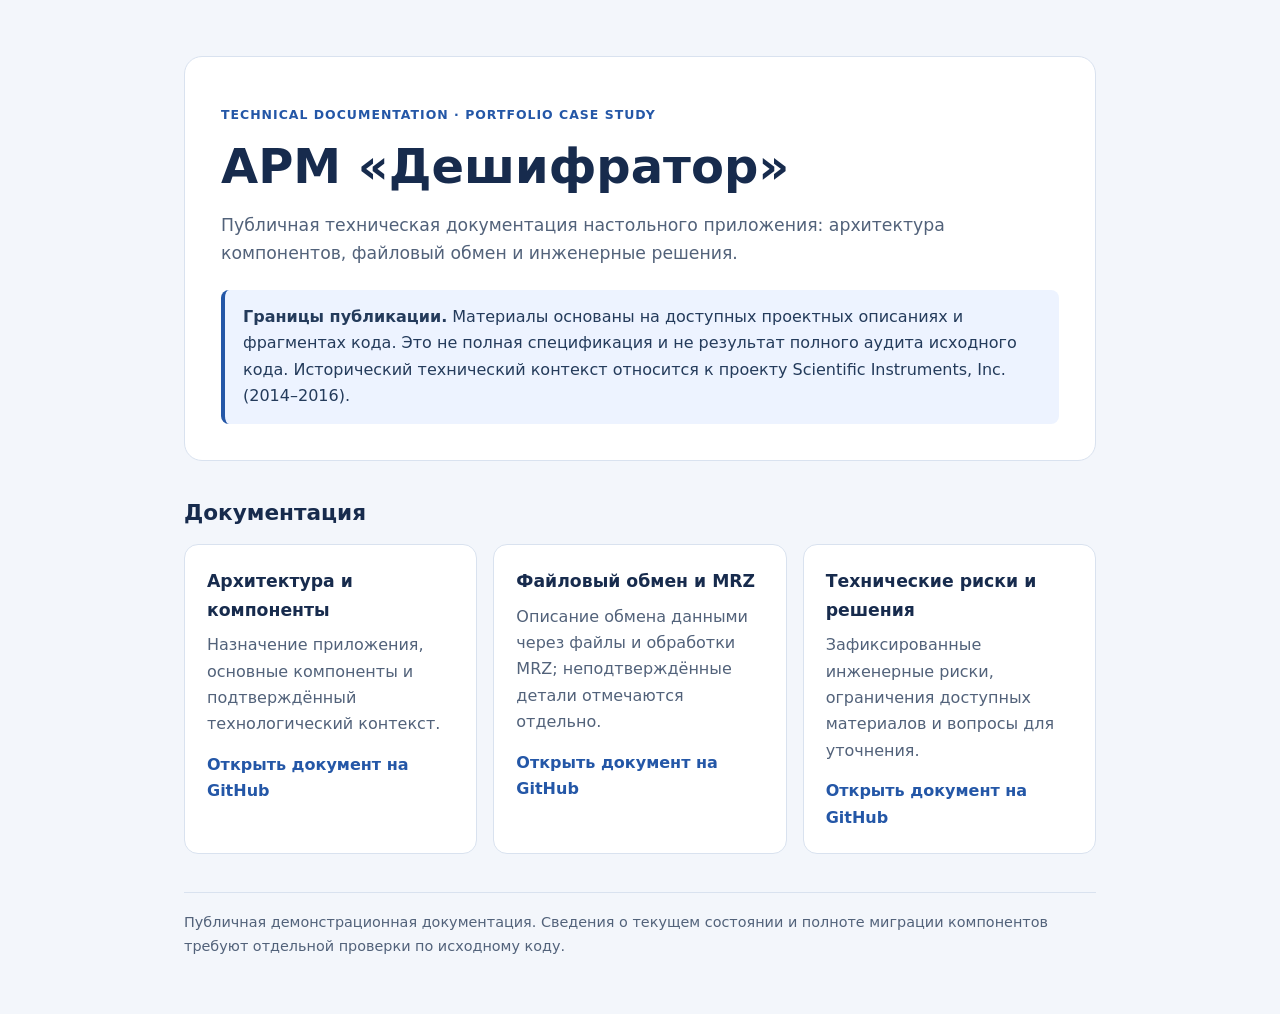
==== index.html @ 3766b72d "docs: add GitHub Pages landing page" ====
<!doctype html>
<html lang="ru">
<head>
<meta charset="utf-8">
<meta name="viewport" content="width=device-width, initial-scale=1">
<meta name="description" content="Публичная техническая документация АРМ «Дешифратор»">
<title>АРМ «Дешифратор» — техническая документация</title>
<style>
:root{color-scheme:light;--ink:#172b4d;--muted:#52627a;--line:#d9e2ef;--surface:#fff;--bg:#f3f6fb;--accent:#2457a7}
*{box-sizing:border-box}body{margin:0;background:var(--bg);color:var(--ink);font:16px/1.65 system-ui,-apple-system,"Segoe UI",sans-serif}
main{max-width:960px;margin:0 auto;padding:56px 24px}
header{padding:36px;background:var(--surface);border:1px solid var(--line);border-radius:18px}
.eyebrow{color:var(--accent);font-weight:700;letter-spacing:.08em;text-transform:uppercase;font-size:.78rem}
h1{font-size:clamp(2rem,5vw,3rem);line-height:1.15;margin:.5rem 0 1rem}
.lead{max-width:72ch;color:var(--muted);font-size:1.08rem}
.notice{margin-top:22px;padding:14px 18px;background:#edf3ff;border-left:4px solid var(--accent);border-radius:8px;color:#243b5b}
h2{margin:34px 0 14px;font-size:1.35rem}
.cards{display:grid;grid-template-columns:repeat(auto-fit,minmax(230px,1fr));gap:16px}
article{background:var(--surface);border:1px solid var(--line);border-radius:14px;padding:22px}
article h3{margin:0 0 8px;font-size:1.08rem}
article p{color:var(--muted);margin:0 0 14px}
a{color:var(--accent);font-weight:650;text-decoration:none}a:hover{text-decoration:underline}
footer{margin-top:38px;padding-top:18px;border-top:1px solid var(--line);font-size:.9rem;color:var(--muted)}
</style>
</head>
<body>
<main>
<header>
<p class="eyebrow">Technical documentation · Portfolio case study</p>
<h1>АРМ «Дешифратор»</h1>
<p class="lead">Публичная техническая документация настольного приложения: архитектура компонентов, файловый обмен и инженерные решения.</p>
<div class="notice"><strong>Границы публикации.</strong> Материалы основаны на доступных проектных описаниях и фрагментах кода. Это не полная спецификация и не результат полного аудита исходного кода. Исторический технический контекст относится к проекту Scientific Instruments, Inc. (2014–2016).</div>
</header>
<section aria-labelledby="docs">
<h2 id="docs">Документация</h2>
<div class="cards">
<article><h3>Архитектура и компоненты</h3><p>Назначение приложения, основные компоненты и подтверждённый технологический контекст.</p><a href="https://github.com/ekatmoz88-alt/deshifrator-docs/blob/main/docs/architecture.md">Открыть документ на GitHub</a></article>
<article><h3>Файловый обмен и MRZ</h3><p>Описание обмена данными через файлы и обработки MRZ; неподтверждённые детали отмечаются отдельно.</p><a href="https://github.com/ekatmoz88-alt/deshifrator-docs/blob/main/docs/data-exchange-and-mrz.md">Открыть документ на GitHub</a></article>
<article><h3>Технические риски и решения</h3><p>Зафиксированные инженерные риски, ограничения доступных материалов и вопросы для уточнения.</p><a href="https://github.com/ekatmoz88-alt/deshifrator-docs/blob/main/docs/risks-and-decisions.md">Открыть документ на GitHub</a></article>
</div>
</section>
<footer>Публичная демонстрационная документация. Сведения о текущем состоянии и полноте миграции компонентов требуют отдельной проверки по исходному коду.</footer>
</main>
</body>
</html>
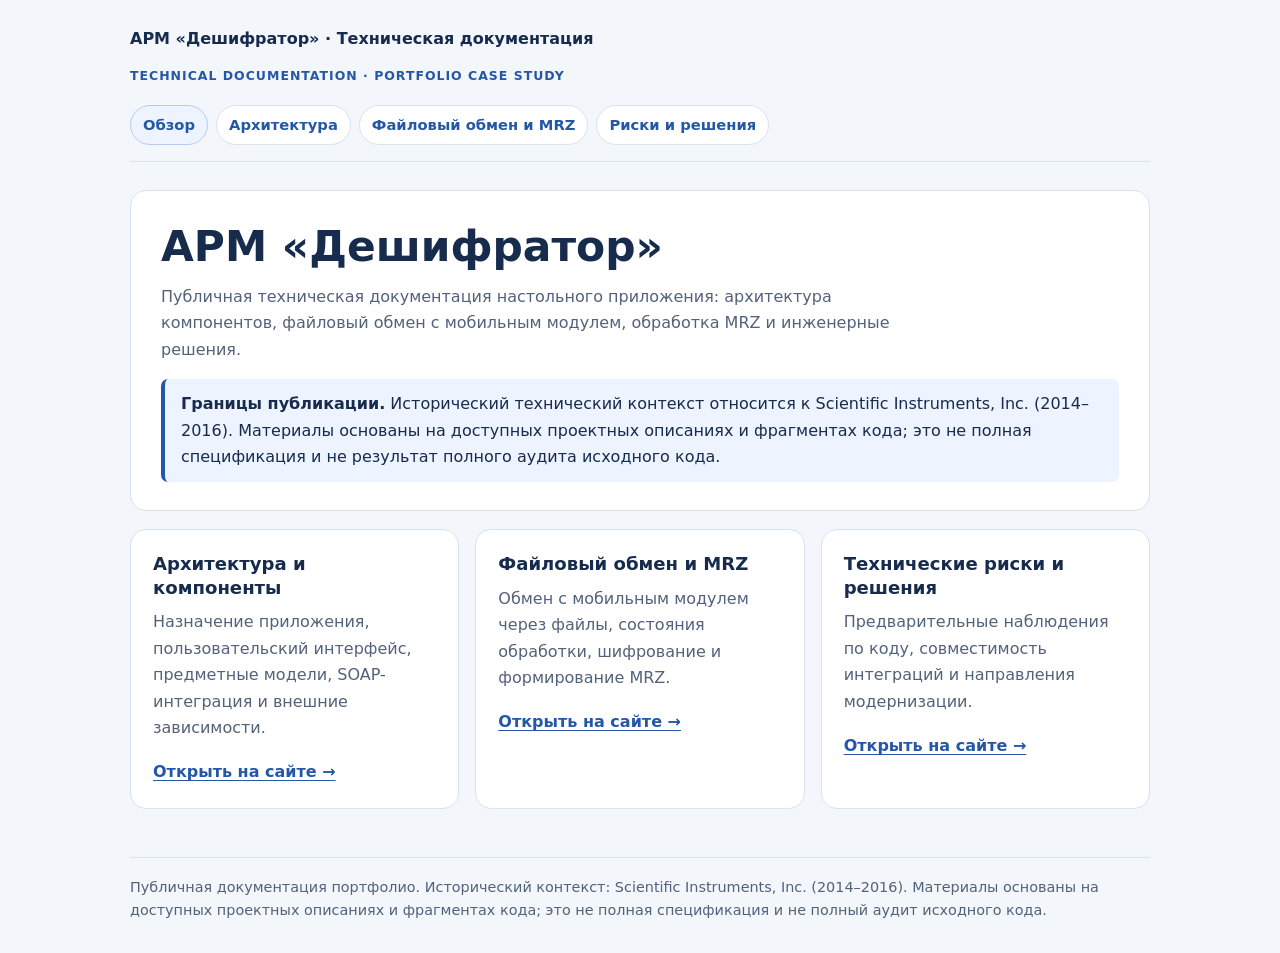
==== commit 8b322175: "docs: publish documentation pages with internal navigation" ====
--- a/index.html
+++ b/index.html
@@ -1,45 +1,15 @@
 <!doctype html>
-<html lang="ru">
-<head>
-<meta charset="utf-8">
-<meta name="viewport" content="width=device-width, initial-scale=1">
-<meta name="description" content="Публичная техническая документация АРМ «Дешифратор»">
-<title>АРМ «Дешифратор» — техническая документация</title>
-<style>
-:root{color-scheme:light;--ink:#172b4d;--muted:#52627a;--line:#d9e2ef;--surface:#fff;--bg:#f3f6fb;--accent:#2457a7}
-*{box-sizing:border-box}body{margin:0;background:var(--bg);color:var(--ink);font:16px/1.65 system-ui,-apple-system,"Segoe UI",sans-serif}
-main{max-width:960px;margin:0 auto;padding:56px 24px}
-header{padding:36px;background:var(--surface);border:1px solid var(--line);border-radius:18px}
-.eyebrow{color:var(--accent);font-weight:700;letter-spacing:.08em;text-transform:uppercase;font-size:.78rem}
-h1{font-size:clamp(2rem,5vw,3rem);line-height:1.15;margin:.5rem 0 1rem}
-.lead{max-width:72ch;color:var(--muted);font-size:1.08rem}
-.notice{margin-top:22px;padding:14px 18px;background:#edf3ff;border-left:4px solid var(--accent);border-radius:8px;color:#243b5b}
-h2{margin:34px 0 14px;font-size:1.35rem}
-.cards{display:grid;grid-template-columns:repeat(auto-fit,minmax(230px,1fr));gap:16px}
-article{background:var(--surface);border:1px solid var(--line);border-radius:14px;padding:22px}
-article h3{margin:0 0 8px;font-size:1.08rem}
-article p{color:var(--muted);margin:0 0 14px}
-a{color:var(--accent);font-weight:650;text-decoration:none}a:hover{text-decoration:underline}
-footer{margin-top:38px;padding-top:18px;border-top:1px solid var(--line);font-size:.9rem;color:var(--muted)}
-</style>
-</head>
-<body>
-<main>
-<header>
-<p class="eyebrow">Technical documentation · Portfolio case study</p>
-<h1>АРМ «Дешифратор»</h1>
-<p class="lead">Публичная техническая документация настольного приложения: архитектура компонентов, файловый обмен и инженерные решения.</p>
-<div class="notice"><strong>Границы публикации.</strong> Материалы основаны на доступных проектных описаниях и фрагментах кода. Это не полная спецификация и не результат полного аудита исходного кода. Исторический технический контекст относится к проекту Scientific Instruments, Inc. (2014–2016).</div>
-</header>
-<section aria-labelledby="docs">
-<h2 id="docs">Документация</h2>
-<div class="cards">
-<article><h3>Архитектура и компоненты</h3><p>Назначение приложения, основные компоненты и подтверждённый технологический контекст.</p><a href="https://github.com/ekatmoz88-alt/deshifrator-docs/blob/main/docs/architecture.md">Открыть документ на GitHub</a></article>
-<article><h3>Файловый обмен и MRZ</h3><p>Описание обмена данными через файлы и обработки MRZ; неподтверждённые детали отмечаются отдельно.</p><a href="https://github.com/ekatmoz88-alt/deshifrator-docs/blob/main/docs/data-exchange-and-mrz.md">Открыть документ на GitHub</a></article>
-<article><h3>Технические риски и решения</h3><p>Зафиксированные инженерные риски, ограничения доступных материалов и вопросы для уточнения.</p><a href="https://github.com/ekatmoz88-alt/deshifrator-docs/blob/main/docs/risks-and-decisions.md">Открыть документ на GitHub</a></article>
-</div>
-</section>
-<footer>Публичная демонстрационная документация. Сведения о текущем состоянии и полноте миграции компонентов требуют отдельной проверки по исходному коду.</footer>
-</main>
-</body>
-</html>+<html lang="ru"><head><meta charset="utf-8"><meta name="viewport" content="width=device-width,initial-scale=1">
+<meta name="description" content="Публичная техническая документация АРМ «Дешифратор»: архитектура, файловый обмен, MRZ и инженерные решения.">
+<title>АРМ «Дешифратор» — техническая документация</title><link rel="stylesheet" href="./styles.css"></head>
+<body><a class="skip-link" href="#main">Перейти к содержанию</a>
+<header class="wrap top"><a class="brand" href="./">АРМ «Дешифратор» · Техническая документация</a>
+<p class="eyebrow">Technical documentation · Portfolio case study</p><nav aria-label="Основная навигация"><a href="./" aria-current="page">Обзор</a><a href="./architecture.html">Архитектура</a><a href="./data-exchange-and-mrz.html">Файловый обмен и MRZ</a><a href="./risks-and-decisions.html">Риски и решения</a></nav></header>
+<main class="wrap" id="main"><section class="hero"><h1>АРМ «Дешифратор»</h1>
+<p class="lead">Публичная техническая документация настольного приложения: архитектура компонентов, файловый обмен с мобильным модулем, обработка MRZ и инженерные решения.</p>
+<div class="note"><strong>Границы публикации.</strong> Исторический технический контекст относится к Scientific Instruments, Inc. (2014–2016). Материалы основаны на доступных проектных описаниях и фрагментах кода; это не полная спецификация и не результат полного аудита исходного кода.</div></section>
+<section class="cards" aria-label="Документы">
+<article class="card"><h2>Архитектура и компоненты</h2><p>Назначение приложения, пользовательский интерфейс, предметные модели, SOAP-интеграция и внешние зависимости.</p><a class="card-link" href="./architecture.html">Открыть на сайте →</a></article>
+<article class="card"><h2>Файловый обмен и MRZ</h2><p>Обмен с мобильным модулем через файлы, состояния обработки, шифрование и формирование MRZ.</p><a class="card-link" href="./data-exchange-and-mrz.html">Открыть на сайте →</a></article>
+<article class="card"><h2>Технические риски и решения</h2><p>Предварительные наблюдения по коду, совместимость интеграций и направления модернизации.</p><a class="card-link" href="./risks-and-decisions.html">Открыть на сайте →</a></article>
+</section></main><footer class="wrap footer">Публичная документация портфолио. Исторический контекст: Scientific Instruments, Inc. (2014–2016). Материалы основаны на доступных проектных описаниях и фрагментах кода; это не полная спецификация и не полный аудит исходного кода.</footer></body></html>
--- a/styles.css
+++ b/styles.css
@@ -0,0 +1,20 @@
+:root{color-scheme:light;--ink:#172b4d;--muted:#52627a;--line:#d9e2ef;--bg:#f3f6fb;--blue:#2457a7;--soft:#edf3ff}
+*{box-sizing:border-box}body{margin:0;background:var(--bg);color:var(--ink);font:16px/1.65 system-ui,-apple-system,"Segoe UI",sans-serif}
+a{color:var(--blue);text-underline-offset:.18em}a:focus-visible{outline:3px solid #b45309;outline-offset:3px}
+.skip-link{position:absolute;top:8px;left:8px;z-index:5;padding:8px 12px;transform:translateY(-160%);background:#fff;border:2px solid var(--blue);border-radius:8px}.skip-link:focus{transform:translateY(0)}
+.wrap{width:min(1020px,calc(100% - 32px));margin:auto}.top{padding:26px 0 0}.brand{font-weight:750;color:var(--ink);text-decoration:none}
+.eyebrow{margin:14px 0 4px;color:var(--blue);font-size:.78rem;font-weight:750;letter-spacing:.08em;text-transform:uppercase}
+nav{display:flex;flex-wrap:wrap;gap:8px;margin:18px 0 0;padding:0 0 16px;border-bottom:1px solid var(--line)}
+nav a{padding:7px 12px;border:1px solid var(--line);border-radius:999px;background:#fff;text-decoration:none;font-weight:650;font-size:.92rem}
+nav a[aria-current=page]{background:var(--soft);border-color:#b9cbed}
+main{padding:28px 0 48px}.hero,.content,.card{background:#fff;border:1px solid var(--line);border-radius:16px}
+.hero{padding:28px 30px}.content{margin-top:20px;padding:28px 30px}
+h1{font-size:clamp(1.9rem,5vw,2.65rem);line-height:1.15;margin:4px 0 12px}
+h2{font-size:1.42rem;line-height:1.3;margin:30px 0 10px}h2:first-child{margin-top:0}
+h3{font-size:1.12rem;margin:24px 0 8px}p{margin:10px 0}.lead{color:var(--muted);max-width:75ch}
+.note{margin-top:16px;padding:12px 16px;background:var(--soft);border-left:4px solid var(--blue);border-radius:7px}
+ul{padding-left:1.35rem}li{margin:4px 0}code{background:#f2f5f9;border:1px solid #e0e6ef;border-radius:4px;padding:1px 4px;font-family:ui-monospace,monospace;font-size:.92em;overflow-wrap:anywhere}
+.table-wrap{overflow-x:auto;margin:16px 0}table{border-collapse:collapse;width:100%;font-size:.92rem}th,td{border:1px solid var(--line);padding:9px 11px;text-align:left;vertical-align:top}th{background:#f2f6fc}
+.cards{display:grid;grid-template-columns:repeat(auto-fit,minmax(230px,1fr));gap:16px;margin-top:18px}.card{padding:22px}.card h2{margin:0 0 8px;font-size:1.13rem}.card p{color:var(--muted)}.card-link{display:inline-block;margin-top:8px;font-weight:700}
+.footer{border-top:1px solid var(--line);padding:18px 0 30px;color:var(--muted);font-size:.9rem}
+@media(max-width:600px){.hero,.content{padding:21px 18px}nav a{font-size:.84rem;padding:6px 9px}}
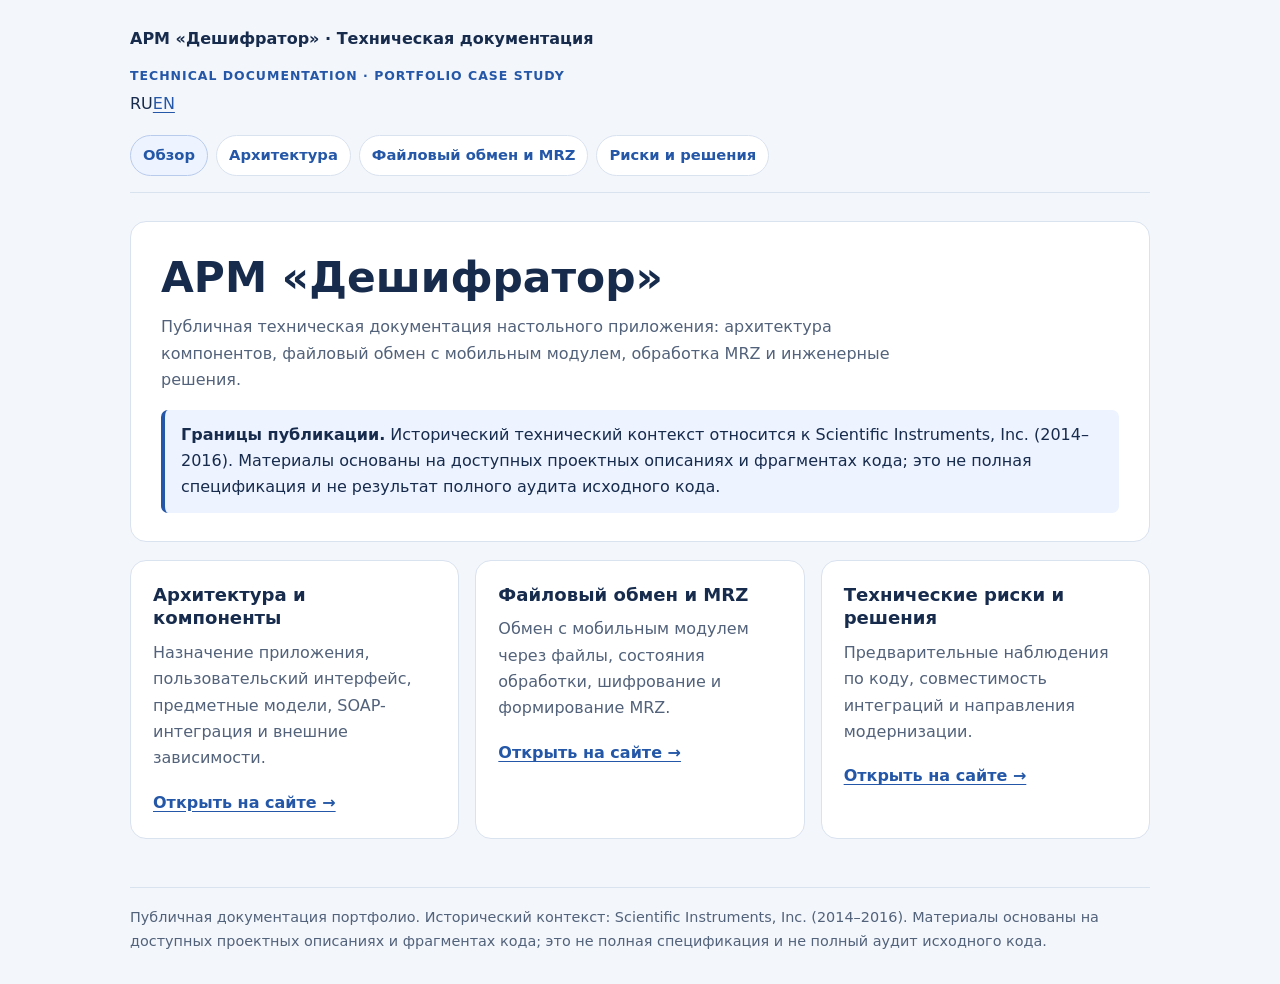
==== commit af8e3fac: "Add RU/EN language switch to homepage" ====
--- a/index.html
+++ b/index.html
@@ -4,7 +4,7 @@
 <title>АРМ «Дешифратор» — техническая документация</title><link rel="stylesheet" href="./styles.css"></head>
 <body><a class="skip-link" href="#main">Перейти к содержанию</a>
 <header class="wrap top"><a class="brand" href="./">АРМ «Дешифратор» · Техническая документация</a>
-<p class="eyebrow">Technical documentation · Portfolio case study</p><nav aria-label="Основная навигация"><a href="./" aria-current="page">Обзор</a><a href="./architecture.html">Архитектура</a><a href="./data-exchange-and-mrz.html">Файловый обмен и MRZ</a><a href="./risks-and-decisions.html">Риски и решения</a></nav></header>
+<p class="eyebrow">Technical documentation · Portfolio case study</p><div class="language-switch"><span aria-current="true">RU</span><a href="./en/index.html" lang="en" hreflang="en">EN</a></div><nav aria-label="Основная навигация"><a href="./" aria-current="page">Обзор</a><a href="./architecture.html">Архитектура</a><a href="./data-exchange-and-mrz.html">Файловый обмен и MRZ</a><a href="./risks-and-decisions.html">Риски и решения</a></nav></header>
 <main class="wrap" id="main"><section class="hero"><h1>АРМ «Дешифратор»</h1>
 <p class="lead">Публичная техническая документация настольного приложения: архитектура компонентов, файловый обмен с мобильным модулем, обработка MRZ и инженерные решения.</p>
 <div class="note"><strong>Границы публикации.</strong> Исторический технический контекст относится к Scientific Instruments, Inc. (2014–2016). Материалы основаны на доступных проектных описаниях и фрагментах кода; это не полная спецификация и не результат полного аудита исходного кода.</div></section>
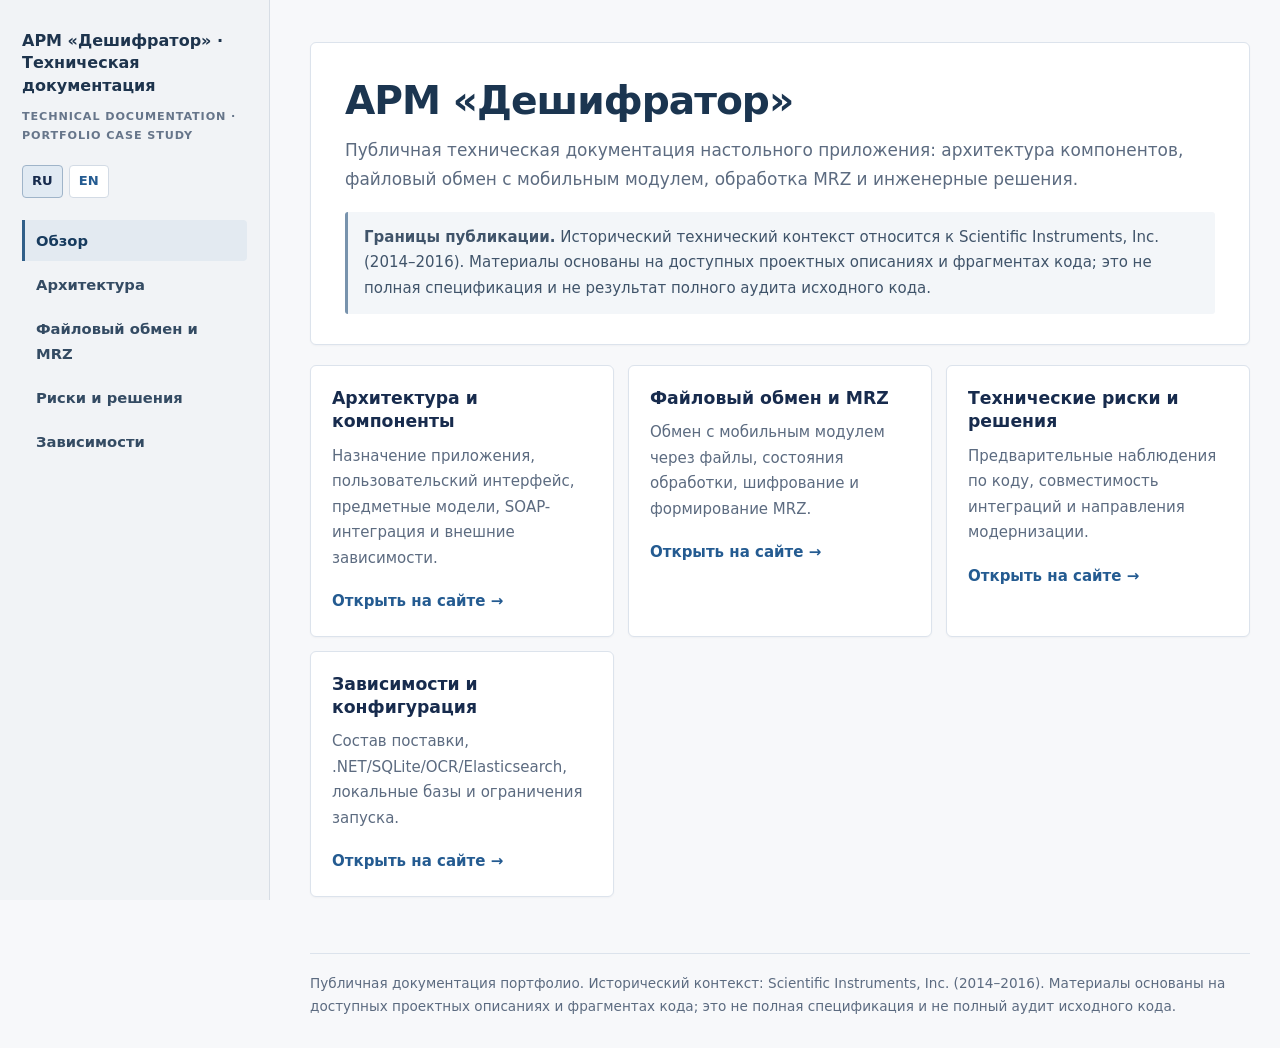
==== commit a6680442: "Add dependencies page to Russian documentation navigation" ====
--- a/index.html
+++ b/index.html
@@ -4,7 +4,7 @@
 <title>АРМ «Дешифратор» — техническая документация</title><link rel="stylesheet" href="./styles.css"></head>
 <body><a class="skip-link" href="#main">Перейти к содержанию</a>
 <header class="wrap top"><a class="brand" href="./">АРМ «Дешифратор» · Техническая документация</a>
-<p class="eyebrow">Technical documentation · Portfolio case study</p><div class="language-switch"><span aria-current="true">RU</span><a href="./en/index.html" lang="en" hreflang="en">EN</a></div><nav aria-label="Основная навигация"><a href="./" aria-current="page">Обзор</a><a href="./architecture.html">Архитектура</a><a href="./data-exchange-and-mrz.html">Файловый обмен и MRZ</a><a href="./risks-and-decisions.html">Риски и решения</a></nav></header>
+<p class="eyebrow">Technical documentation · Portfolio case study</p><div class="language-switch"><span aria-current="true">RU</span><a href="./en/index.html" lang="en" hreflang="en">EN</a></div><nav aria-label="Основная навигация"><a href="./" aria-current="page">Обзор</a><a href="./architecture.html">Архитектура</a><a href="./data-exchange-and-mrz.html">Файловый обмен и MRZ</a><a href="./risks-and-decisions.html">Риски и решения</a><a href="./dependencies-and-runtime.html">Зависимости</a></nav></header>
 <main class="wrap" id="main"><section class="hero"><h1>АРМ «Дешифратор»</h1>
 <p class="lead">Публичная техническая документация настольного приложения: архитектура компонентов, файловый обмен с мобильным модулем, обработка MRZ и инженерные решения.</p>
 <div class="note"><strong>Границы публикации.</strong> Исторический технический контекст относится к Scientific Instruments, Inc. (2014–2016). Материалы основаны на доступных проектных описаниях и фрагментах кода; это не полная спецификация и не результат полного аудита исходного кода.</div></section>
@@ -12,4 +12,4 @@
 <article class="card"><h2>Архитектура и компоненты</h2><p>Назначение приложения, пользовательский интерфейс, предметные модели, SOAP-интеграция и внешние зависимости.</p><a class="card-link" href="./architecture.html">Открыть на сайте →</a></article>
 <article class="card"><h2>Файловый обмен и MRZ</h2><p>Обмен с мобильным модулем через файлы, состояния обработки, шифрование и формирование MRZ.</p><a class="card-link" href="./data-exchange-and-mrz.html">Открыть на сайте →</a></article>
 <article class="card"><h2>Технические риски и решения</h2><p>Предварительные наблюдения по коду, совместимость интеграций и направления модернизации.</p><a class="card-link" href="./risks-and-decisions.html">Открыть на сайте →</a></article>
-</section></main><footer class="wrap footer">Публичная документация портфолио. Исторический контекст: Scientific Instruments, Inc. (2014–2016). Материалы основаны на доступных проектных описаниях и фрагментах кода; это не полная спецификация и не полный аудит исходного кода.</footer></body></html>+<article class="card"><h2>Зависимости и конфигурация</h2><p>Состав поставки, .NET/SQLite/OCR/Elasticsearch, локальные базы и ограничения запуска.</p><a class="card-link" href="./dependencies-and-runtime.html">Открыть на сайте →</a></article></section></main><footer class="wrap footer">Публичная документация портфолио. Исторический контекст: Scientific Instruments, Inc. (2014–2016). Материалы основаны на доступных проектных описаниях и фрагментах кода; это не полная спецификация и не полный аудит исходного кода.</footer></body></html>
--- a/styles.css
+++ b/styles.css
@@ -1,20 +1,68 @@
-:root{color-scheme:light;--ink:#172b4d;--muted:#52627a;--line:#d9e2ef;--bg:#f3f6fb;--blue:#2457a7;--soft:#edf3ff}
-*{box-sizing:border-box}body{margin:0;background:var(--bg);color:var(--ink);font:16px/1.65 system-ui,-apple-system,"Segoe UI",sans-serif}
-a{color:var(--blue);text-underline-offset:.18em}a:focus-visible{outline:3px solid #b45309;outline-offset:3px}
-.skip-link{position:absolute;top:8px;left:8px;z-index:5;padding:8px 12px;transform:translateY(-160%);background:#fff;border:2px solid var(--blue);border-radius:8px}.skip-link:focus{transform:translateY(0)}
-.wrap{width:min(1020px,calc(100% - 32px));margin:auto}.top{padding:26px 0 0}.brand{font-weight:750;color:var(--ink);text-decoration:none}
-.eyebrow{margin:14px 0 4px;color:var(--blue);font-size:.78rem;font-weight:750;letter-spacing:.08em;text-transform:uppercase}
-nav{display:flex;flex-wrap:wrap;gap:8px;margin:18px 0 0;padding:0 0 16px;border-bottom:1px solid var(--line)}
-nav a{padding:7px 12px;border:1px solid var(--line);border-radius:999px;background:#fff;text-decoration:none;font-weight:650;font-size:.92rem}
-nav a[aria-current=page]{background:var(--soft);border-color:#b9cbed}
-main{padding:28px 0 48px}.hero,.content,.card{background:#fff;border:1px solid var(--line);border-radius:16px}
-.hero{padding:28px 30px}.content{margin-top:20px;padding:28px 30px}
-h1{font-size:clamp(1.9rem,5vw,2.65rem);line-height:1.15;margin:4px 0 12px}
-h2{font-size:1.42rem;line-height:1.3;margin:30px 0 10px}h2:first-child{margin-top:0}
-h3{font-size:1.12rem;margin:24px 0 8px}p{margin:10px 0}.lead{color:var(--muted);max-width:75ch}
-.note{margin-top:16px;padding:12px 16px;background:var(--soft);border-left:4px solid var(--blue);border-radius:7px}
-ul{padding-left:1.35rem}li{margin:4px 0}code{background:#f2f5f9;border:1px solid #e0e6ef;border-radius:4px;padding:1px 4px;font-family:ui-monospace,monospace;font-size:.92em;overflow-wrap:anywhere}
-.table-wrap{overflow-x:auto;margin:16px 0}table{border-collapse:collapse;width:100%;font-size:.92rem}th,td{border:1px solid var(--line);padding:9px 11px;text-align:left;vertical-align:top}th{background:#f2f6fc}
-.cards{display:grid;grid-template-columns:repeat(auto-fit,minmax(230px,1fr));gap:16px;margin-top:18px}.card{padding:22px}.card h2{margin:0 0 8px;font-size:1.13rem}.card p{color:var(--muted)}.card-link{display:inline-block;margin-top:8px;font-weight:700}
-.footer{border-top:1px solid var(--line);padding:18px 0 30px;color:var(--muted);font-size:.9rem}
-@media(max-width:600px){.hero,.content{padding:21px 18px}nav a{font-size:.84rem;padding:6px 9px}}+:root{
+  color-scheme:light;
+  --ink:#172b4d;
+  --muted:#5c6b80;
+  --line:#dce3ec;
+  --bg:#f7f8fa;
+  --blue:#244f7c;
+  --blue-soft:#edf3f8;
+  --sidebar:#f1f3f6;
+  --white:#fff;
+}
+*{box-sizing:border-box}
+html{scroll-behavior:smooth}
+body{margin:0;background:var(--bg);color:var(--ink);font:15px/1.7 system-ui,-apple-system,"Segoe UI",sans-serif}
+a{color:#245b91;text-underline-offset:.18em}
+a:hover{color:#153e67}
+a:focus-visible{outline:3px solid #b7791f;outline-offset:3px}
+.skip-link{position:absolute;top:8px;left:8px;z-index:20;padding:8px 12px;transform:translateY(-160%);background:#fff;border:2px solid var(--blue);border-radius:5px}
+.skip-link:focus{transform:translateY(0)}
+.wrap{width:min(980px,calc(100% - 340px));margin-left:310px;margin-right:30px}
+.top{position:fixed;inset:0 auto 0 0;width:270px;margin:0;padding:30px 22px 24px;background:var(--sidebar);border-right:1px solid #d7dde5;overflow-y:auto;z-index:10}
+.brand{display:block;color:#1e344d;text-decoration:none;font-size:1rem;font-weight:750;line-height:1.4}
+.eyebrow{margin:10px 0 20px;color:#66758a;font-size:.7rem;font-weight:700;letter-spacing:.08em;text-transform:uppercase}
+.language-switch{display:flex;align-items:center;gap:6px;margin:0 0 22px;font-size:.82rem;font-weight:700}
+.language-switch a,.language-switch span{display:inline-block;min-width:38px;padding:4px 9px;border:1px solid #d3dbe5;border-radius:4px;background:#fff;text-align:center;text-decoration:none}
+.language-switch [aria-current=true]{background:#e1eaf3;border-color:#9fb4c9;color:var(--ink)}
+nav{display:flex;flex-direction:column;gap:3px;margin:0;padding:0;border:0}
+nav a{display:block;padding:8px 11px;border:0;border-left:3px solid transparent;border-radius:0 4px 4px 0;background:transparent;color:#344b63;text-decoration:none;font-size:.92rem;font-weight:550}
+nav a:hover{background:#e7ebf0;color:#172b4d}
+nav a[aria-current=page]{background:#e3eaf1;border-left-color:#315f89;color:#173b5e;font-weight:700}
+main{padding:42px 0 56px}
+.hero,.content,.card{background:var(--white);border:1px solid var(--line);border-radius:6px;box-shadow:0 1px 2px rgba(20,40,60,.035)}
+.hero{padding:30px 34px}
+.content{margin-top:20px;padding:30px 34px}
+h1{font-size:clamp(1.85rem,4vw,2.45rem);line-height:1.2;letter-spacing:-.025em;margin:4px 0 12px;color:#1b3550}
+h2{font-size:1.35rem;line-height:1.35;margin:32px 0 10px;padding-bottom:7px;border-bottom:1px solid #e7ebf0}
+h2:first-child{margin-top:0}
+h3{font-size:1.08rem;line-height:1.4;margin:25px 0 8px;color:#274b6c}
+h4{font-size:1rem;margin:20px 0 7px}
+p{margin:10px 0}
+.lead{color:var(--muted);max-width:78ch;font-size:1.06rem}
+.note{margin-top:18px;padding:13px 16px;background:#f3f6f9;border-left:3px solid #7893ad;border-radius:3px;color:#40546a}
+ul,ol{padding-left:1.4rem}
+li{margin:4px 0}
+code{background:#f0f3f6;border:1px solid #e0e5eb;border-radius:3px;padding:1px 4px;font-family:ui-monospace,SFMono-Regular,Consolas,monospace;font-size:.9em;overflow-wrap:anywhere}
+.table-wrap{overflow-x:auto;margin:16px 0}
+table{border-collapse:collapse;width:100%;font-size:.9rem}
+th,td{border:1px solid var(--line);padding:9px 11px;text-align:left;vertical-align:top}
+th{background:#f1f4f7;color:#29435d;font-weight:700}
+.cards{display:grid;grid-template-columns:repeat(auto-fit,minmax(230px,1fr));gap:14px;margin-top:20px}
+.card{padding:21px}
+.card h2{margin:0 0 8px;padding:0;border:0;font-size:1.08rem}
+.card p{color:var(--muted)}
+.card-link{display:inline-block;margin-top:8px;font-weight:700;text-decoration:none}
+.footer{padding:18px 0 30px;border-top:1px solid var(--line);color:var(--muted);font-size:.85rem}
+@media(max-width:760px){
+  .wrap{width:calc(100% - 28px);margin:0 14px}
+  .top{position:relative;width:auto;inset:auto;padding:18px 14px 12px;border-right:0;border-bottom:1px solid #d7dde5;overflow:visible}
+  .eyebrow{margin:7px 0 12px}
+  .language-switch{margin:0 0 12px}
+  nav{flex-direction:row;flex-wrap:wrap;gap:5px}
+  nav a{padding:6px 9px;border:1px solid #d6dee7;border-radius:4px;font-size:.84rem}
+  nav a[aria-current=page]{border-color:#9fb4c9}
+  main{padding:22px 0 38px}
+  .hero,.content{padding:22px 20px}
+  .footer{padding-bottom:22px}
+}
+@media(prefers-reduced-motion:reduce){html{scroll-behavior:auto}}
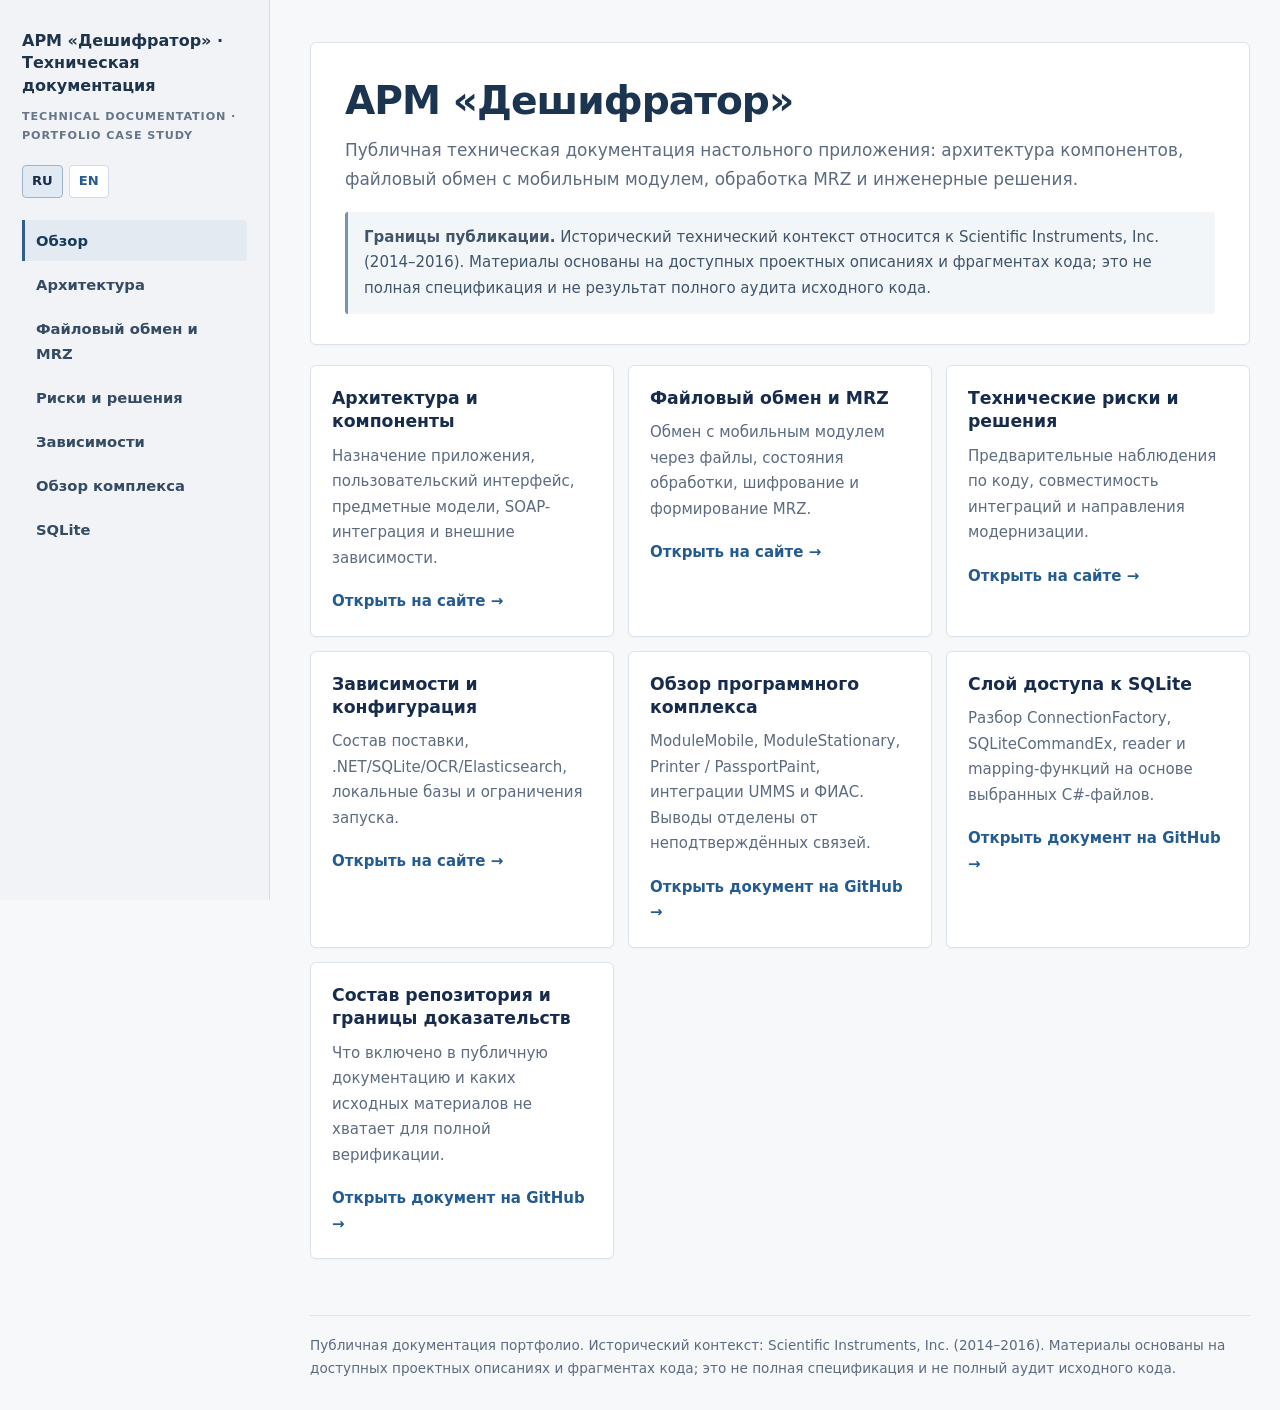
==== commit 3b4f105e: "site: add application suite and SQLite review links" ====
--- a/index.html
+++ b/index.html
@@ -4,7 +4,7 @@
 <title>АРМ «Дешифратор» — техническая документация</title><link rel="stylesheet" href="./styles.css"></head>
 <body><a class="skip-link" href="#main">Перейти к содержанию</a>
 <header class="wrap top"><a class="brand" href="./">АРМ «Дешифратор» · Техническая документация</a>
-<p class="eyebrow">Technical documentation · Portfolio case study</p><div class="language-switch"><span aria-current="true">RU</span><a href="./en/index.html" lang="en" hreflang="en">EN</a></div><nav aria-label="Основная навигация"><a href="./" aria-current="page">Обзор</a><a href="./architecture.html">Архитектура</a><a href="./data-exchange-and-mrz.html">Файловый обмен и MRZ</a><a href="./risks-and-decisions.html">Риски и решения</a><a href="./dependencies-and-runtime.html">Зависимости</a></nav></header>
+<p class="eyebrow">Technical documentation · Portfolio case study</p><div class="language-switch"><span aria-current="true">RU</span><a href="./en/index.html" lang="en" hreflang="en">EN</a></div><nav aria-label="Основная навигация"><a href="./" aria-current="page">Обзор</a><a href="./architecture.html">Архитектура</a><a href="./data-exchange-and-mrz.html">Файловый обмен и MRZ</a><a href="./risks-and-decisions.html">Риски и решения</a><a href="./dependencies-and-runtime.html">Зависимости</a><a href="https://github.com/ekatmoz88-alt/deshifrator-docs/blob/main/docs/application-suite-review.md">Обзор комплекса</a><a href="https://github.com/ekatmoz88-alt/deshifrator-docs/blob/main/docs/data-access-review.md">SQLite</a></nav></header>
 <main class="wrap" id="main"><section class="hero"><h1>АРМ «Дешифратор»</h1>
 <p class="lead">Публичная техническая документация настольного приложения: архитектура компонентов, файловый обмен с мобильным модулем, обработка MRZ и инженерные решения.</p>
 <div class="note"><strong>Границы публикации.</strong> Исторический технический контекст относится к Scientific Instruments, Inc. (2014–2016). Материалы основаны на доступных проектных описаниях и фрагментах кода; это не полная спецификация и не результат полного аудита исходного кода.</div></section>
@@ -12,4 +12,7 @@
 <article class="card"><h2>Архитектура и компоненты</h2><p>Назначение приложения, пользовательский интерфейс, предметные модели, SOAP-интеграция и внешние зависимости.</p><a class="card-link" href="./architecture.html">Открыть на сайте →</a></article>
 <article class="card"><h2>Файловый обмен и MRZ</h2><p>Обмен с мобильным модулем через файлы, состояния обработки, шифрование и формирование MRZ.</p><a class="card-link" href="./data-exchange-and-mrz.html">Открыть на сайте →</a></article>
 <article class="card"><h2>Технические риски и решения</h2><p>Предварительные наблюдения по коду, совместимость интеграций и направления модернизации.</p><a class="card-link" href="./risks-and-decisions.html">Открыть на сайте →</a></article>
-<article class="card"><h2>Зависимости и конфигурация</h2><p>Состав поставки, .NET/SQLite/OCR/Elasticsearch, локальные базы и ограничения запуска.</p><a class="card-link" href="./dependencies-and-runtime.html">Открыть на сайте →</a></article></section></main><footer class="wrap footer">Публичная документация портфолио. Исторический контекст: Scientific Instruments, Inc. (2014–2016). Материалы основаны на доступных проектных описаниях и фрагментах кода; это не полная спецификация и не полный аудит исходного кода.</footer></body></html>+<article class="card"><h2>Зависимости и конфигурация</h2><p>Состав поставки, .NET/SQLite/OCR/Elasticsearch, локальные базы и ограничения запуска.</p><a class="card-link" href="./dependencies-and-runtime.html">Открыть на сайте →</a></article><article class="card"><h2>Обзор программного комплекса</h2><p>ModuleMobile, ModuleStationary, Printer / PassportPaint, интеграции UMMS и ФИАС. Выводы отделены от неподтверждённых связей.</p><a class="card-link" href="https://github.com/ekatmoz88-alt/deshifrator-docs/blob/main/docs/application-suite-review.md">Открыть документ на GitHub →</a></article>
+<article class="card"><h2>Слой доступа к SQLite</h2><p>Разбор ConnectionFactory, SQLiteCommandEx, reader и mapping-функций на основе выбранных C#-файлов.</p><a class="card-link" href="https://github.com/ekatmoz88-alt/deshifrator-docs/blob/main/docs/data-access-review.md">Открыть документ на GitHub →</a></article>
+<article class="card"><h2>Состав репозитория и границы доказательств</h2><p>Что включено в публичную документацию и каких исходных материалов не хватает для полной верификации.</p><a class="card-link" href="https://github.com/ekatmoz88-alt/deshifrator-docs/blob/main/docs/repository-completeness.md">Открыть документ на GitHub →</a></article>
+</section></main><footer class="wrap footer">Публичная документация портфолио. Исторический контекст: Scientific Instruments, Inc. (2014–2016). Материалы основаны на доступных проектных описаниях и фрагментах кода; это не полная спецификация и не полный аудит исходного кода.</footer></body></html>
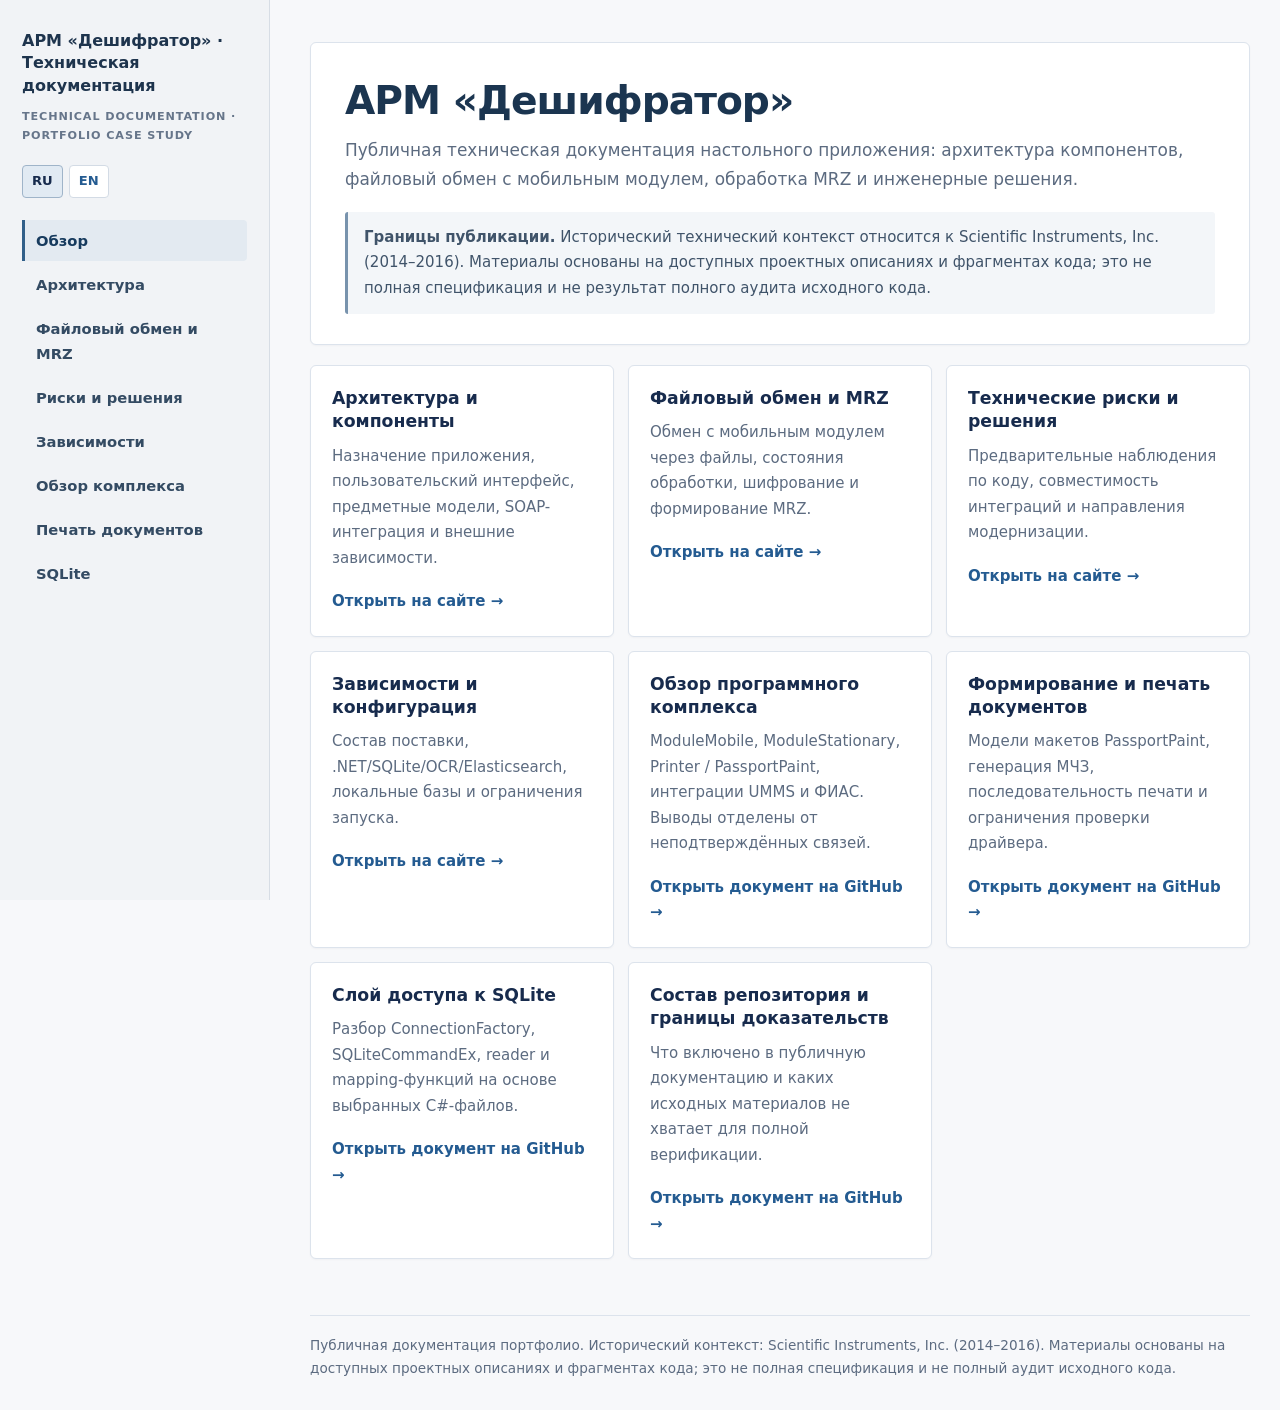
==== commit 7c8a4cd7: "docs: add printing document to site navigation" ====
--- a/index.html
+++ b/index.html
@@ -4,7 +4,7 @@
 <title>АРМ «Дешифратор» — техническая документация</title><link rel="stylesheet" href="./styles.css"></head>
 <body><a class="skip-link" href="#main">Перейти к содержанию</a>
 <header class="wrap top"><a class="brand" href="./">АРМ «Дешифратор» · Техническая документация</a>
-<p class="eyebrow">Technical documentation · Portfolio case study</p><div class="language-switch"><span aria-current="true">RU</span><a href="./en/index.html" lang="en" hreflang="en">EN</a></div><nav aria-label="Основная навигация"><a href="./" aria-current="page">Обзор</a><a href="./architecture.html">Архитектура</a><a href="./data-exchange-and-mrz.html">Файловый обмен и MRZ</a><a href="./risks-and-decisions.html">Риски и решения</a><a href="./dependencies-and-runtime.html">Зависимости</a><a href="https://github.com/ekatmoz88-alt/deshifrator-docs/blob/main/docs/application-suite-review.md">Обзор комплекса</a><a href="https://github.com/ekatmoz88-alt/deshifrator-docs/blob/main/docs/data-access-review.md">SQLite</a></nav></header>
+<p class="eyebrow">Technical documentation · Portfolio case study</p><div class="language-switch"><span aria-current="true">RU</span><a href="./en/index.html" lang="en" hreflang="en">EN</a></div><nav aria-label="Основная навигация"><a href="./" aria-current="page">Обзор</a><a href="./architecture.html">Архитектура</a><a href="./data-exchange-and-mrz.html">Файловый обмен и MRZ</a><a href="./risks-and-decisions.html">Риски и решения</a><a href="./dependencies-and-runtime.html">Зависимости</a><a href="https://github.com/ekatmoz88-alt/deshifrator-docs/blob/main/docs/application-suite-review.md">Обзор комплекса</a><a href="https://github.com/ekatmoz88-alt/deshifrator-docs/blob/main/docs/printing-documents.md">Печать документов</a><a href="https://github.com/ekatmoz88-alt/deshifrator-docs/blob/main/docs/data-access-review.md">SQLite</a></nav></header>
 <main class="wrap" id="main"><section class="hero"><h1>АРМ «Дешифратор»</h1>
 <p class="lead">Публичная техническая документация настольного приложения: архитектура компонентов, файловый обмен с мобильным модулем, обработка MRZ и инженерные решения.</p>
 <div class="note"><strong>Границы публикации.</strong> Исторический технический контекст относится к Scientific Instruments, Inc. (2014–2016). Материалы основаны на доступных проектных описаниях и фрагментах кода; это не полная спецификация и не результат полного аудита исходного кода.</div></section>
@@ -13,6 +13,6 @@
 <article class="card"><h2>Файловый обмен и MRZ</h2><p>Обмен с мобильным модулем через файлы, состояния обработки, шифрование и формирование MRZ.</p><a class="card-link" href="./data-exchange-and-mrz.html">Открыть на сайте →</a></article>
 <article class="card"><h2>Технические риски и решения</h2><p>Предварительные наблюдения по коду, совместимость интеграций и направления модернизации.</p><a class="card-link" href="./risks-and-decisions.html">Открыть на сайте →</a></article>
 <article class="card"><h2>Зависимости и конфигурация</h2><p>Состав поставки, .NET/SQLite/OCR/Elasticsearch, локальные базы и ограничения запуска.</p><a class="card-link" href="./dependencies-and-runtime.html">Открыть на сайте →</a></article><article class="card"><h2>Обзор программного комплекса</h2><p>ModuleMobile, ModuleStationary, Printer / PassportPaint, интеграции UMMS и ФИАС. Выводы отделены от неподтверждённых связей.</p><a class="card-link" href="https://github.com/ekatmoz88-alt/deshifrator-docs/blob/main/docs/application-suite-review.md">Открыть документ на GitHub →</a></article>
-<article class="card"><h2>Слой доступа к SQLite</h2><p>Разбор ConnectionFactory, SQLiteCommandEx, reader и mapping-функций на основе выбранных C#-файлов.</p><a class="card-link" href="https://github.com/ekatmoz88-alt/deshifrator-docs/blob/main/docs/data-access-review.md">Открыть документ на GitHub →</a></article>
+<article class="card"><h2>Формирование и печать документов</h2><p>Модели макетов PassportPaint, генерация МЧЗ, последовательность печати и ограничения проверки драйвера.</p><a class="card-link" href="https://github.com/ekatmoz88-alt/deshifrator-docs/blob/main/docs/printing-documents.md">Открыть документ на GitHub →</a></article><article class="card"><h2>Слой доступа к SQLite</h2><p>Разбор ConnectionFactory, SQLiteCommandEx, reader и mapping-функций на основе выбранных C#-файлов.</p><a class="card-link" href="https://github.com/ekatmoz88-alt/deshifrator-docs/blob/main/docs/data-access-review.md">Открыть документ на GitHub →</a></article>
 <article class="card"><h2>Состав репозитория и границы доказательств</h2><p>Что включено в публичную документацию и каких исходных материалов не хватает для полной верификации.</p><a class="card-link" href="https://github.com/ekatmoz88-alt/deshifrator-docs/blob/main/docs/repository-completeness.md">Открыть документ на GitHub →</a></article>
 </section></main><footer class="wrap footer">Публичная документация портфолио. Исторический контекст: Scientific Instruments, Inc. (2014–2016). Материалы основаны на доступных проектных описаниях и фрагментах кода; это не полная спецификация и не полный аудит исходного кода.</footer></body></html>
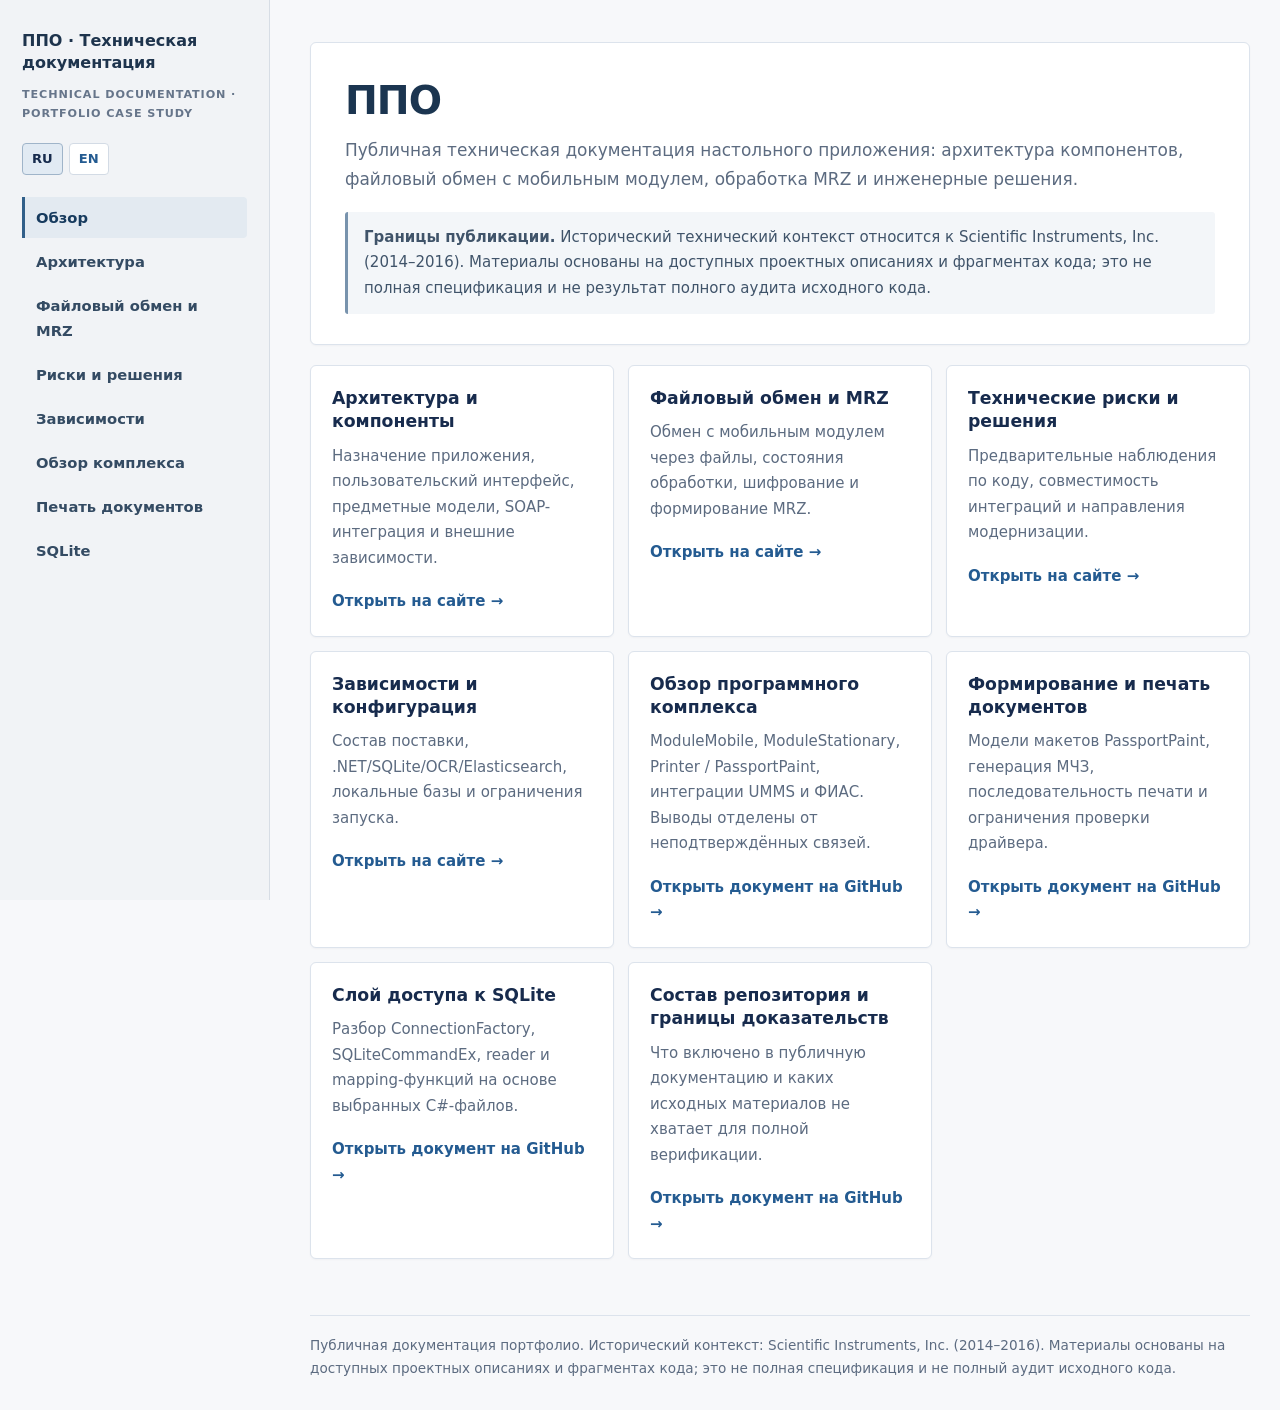
==== commit 078087e0: "Replace former workstation name in RU and EN site pages" ====
--- a/index.html
+++ b/index.html
@@ -1,11 +1,11 @@
 <!doctype html>
 <html lang="ru"><head><meta charset="utf-8"><meta name="viewport" content="width=device-width,initial-scale=1">
-<meta name="description" content="Публичная техническая документация АРМ «Дешифратор»: архитектура, файловый обмен, MRZ и инженерные решения.">
-<title>АРМ «Дешифратор» — техническая документация</title><link rel="stylesheet" href="./styles.css"></head>
+<meta name="description" content="Публичная техническая документация ППО: архитектура, файловый обмен, MRZ и инженерные решения.">
+<title>ППО — техническая документация</title><link rel="stylesheet" href="./styles.css"></head>
 <body><a class="skip-link" href="#main">Перейти к содержанию</a>
-<header class="wrap top"><a class="brand" href="./">АРМ «Дешифратор» · Техническая документация</a>
+<header class="wrap top"><a class="brand" href="./">ППО · Техническая документация</a>
 <p class="eyebrow">Technical documentation · Portfolio case study</p><div class="language-switch"><span aria-current="true">RU</span><a href="./en/index.html" lang="en" hreflang="en">EN</a></div><nav aria-label="Основная навигация"><a href="./" aria-current="page">Обзор</a><a href="./architecture.html">Архитектура</a><a href="./data-exchange-and-mrz.html">Файловый обмен и MRZ</a><a href="./risks-and-decisions.html">Риски и решения</a><a href="./dependencies-and-runtime.html">Зависимости</a><a href="https://github.com/ekatmoz88-alt/deshifrator-docs/blob/main/docs/application-suite-review.md">Обзор комплекса</a><a href="https://github.com/ekatmoz88-alt/deshifrator-docs/blob/main/docs/printing-documents.md">Печать документов</a><a href="https://github.com/ekatmoz88-alt/deshifrator-docs/blob/main/docs/data-access-review.md">SQLite</a></nav></header>
-<main class="wrap" id="main"><section class="hero"><h1>АРМ «Дешифратор»</h1>
+<main class="wrap" id="main"><section class="hero"><h1>ППО</h1>
 <p class="lead">Публичная техническая документация настольного приложения: архитектура компонентов, файловый обмен с мобильным модулем, обработка MRZ и инженерные решения.</p>
 <div class="note"><strong>Границы публикации.</strong> Исторический технический контекст относится к Scientific Instruments, Inc. (2014–2016). Материалы основаны на доступных проектных описаниях и фрагментах кода; это не полная спецификация и не результат полного аудита исходного кода.</div></section>
 <section class="cards" aria-label="Документы">
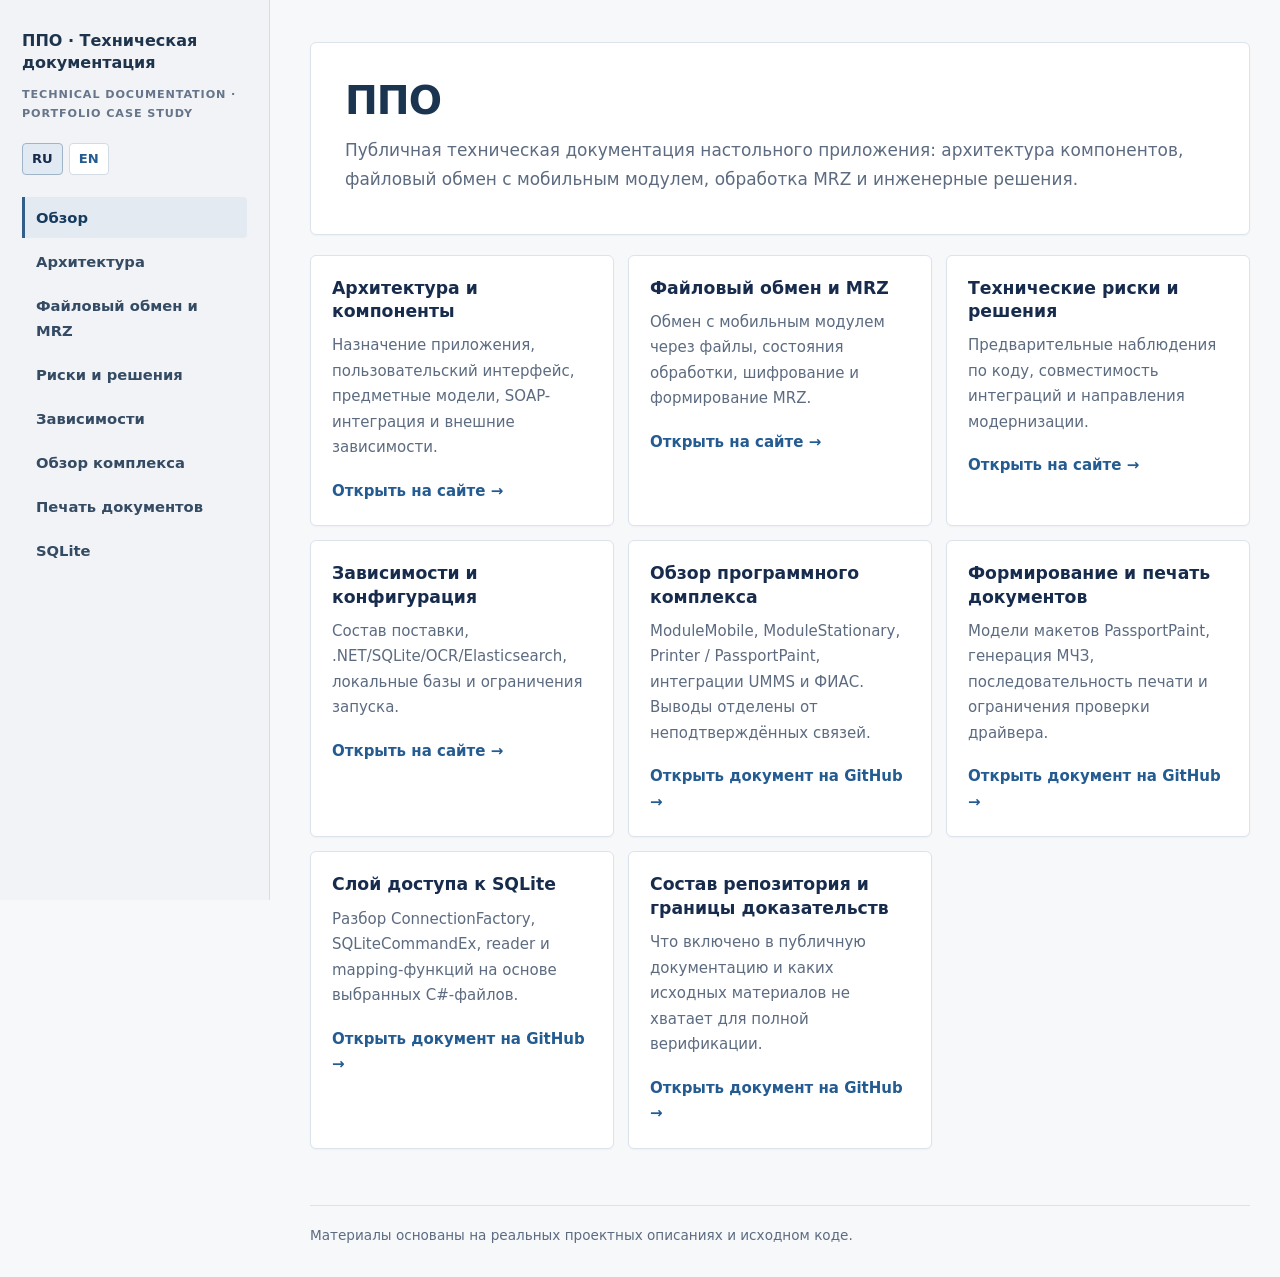
==== commit 04f59be2: "Remove publication scope disclaimer" ====
--- a/index.html
+++ b/index.html
@@ -7,7 +7,7 @@
 <p class="eyebrow">Technical documentation · Portfolio case study</p><div class="language-switch"><span aria-current="true">RU</span><a href="./en/index.html" lang="en" hreflang="en">EN</a></div><nav aria-label="Основная навигация"><a href="./" aria-current="page">Обзор</a><a href="./architecture.html">Архитектура</a><a href="./data-exchange-and-mrz.html">Файловый обмен и MRZ</a><a href="./risks-and-decisions.html">Риски и решения</a><a href="./dependencies-and-runtime.html">Зависимости</a><a href="https://github.com/ekatmoz88-alt/deshifrator-docs/blob/main/docs/application-suite-review.md">Обзор комплекса</a><a href="https://github.com/ekatmoz88-alt/deshifrator-docs/blob/main/docs/printing-documents.md">Печать документов</a><a href="https://github.com/ekatmoz88-alt/deshifrator-docs/blob/main/docs/data-access-review.md">SQLite</a></nav></header>
 <main class="wrap" id="main"><section class="hero"><h1>ППО</h1>
 <p class="lead">Публичная техническая документация настольного приложения: архитектура компонентов, файловый обмен с мобильным модулем, обработка MRZ и инженерные решения.</p>
-<div class="note"><strong>Границы публикации.</strong> Исторический технический контекст относится к Scientific Instruments, Inc. (2014–2016). Материалы основаны на доступных проектных описаниях и фрагментах кода; это не полная спецификация и не результат полного аудита исходного кода.</div></section>
+</section>
 <section class="cards" aria-label="Документы">
 <article class="card"><h2>Архитектура и компоненты</h2><p>Назначение приложения, пользовательский интерфейс, предметные модели, SOAP-интеграция и внешние зависимости.</p><a class="card-link" href="./architecture.html">Открыть на сайте →</a></article>
 <article class="card"><h2>Файловый обмен и MRZ</h2><p>Обмен с мобильным модулем через файлы, состояния обработки, шифрование и формирование MRZ.</p><a class="card-link" href="./data-exchange-and-mrz.html">Открыть на сайте →</a></article>
@@ -15,4 +15,4 @@
 <article class="card"><h2>Зависимости и конфигурация</h2><p>Состав поставки, .NET/SQLite/OCR/Elasticsearch, локальные базы и ограничения запуска.</p><a class="card-link" href="./dependencies-and-runtime.html">Открыть на сайте →</a></article><article class="card"><h2>Обзор программного комплекса</h2><p>ModuleMobile, ModuleStationary, Printer / PassportPaint, интеграции UMMS и ФИАС. Выводы отделены от неподтверждённых связей.</p><a class="card-link" href="https://github.com/ekatmoz88-alt/deshifrator-docs/blob/main/docs/application-suite-review.md">Открыть документ на GitHub →</a></article>
 <article class="card"><h2>Формирование и печать документов</h2><p>Модели макетов PassportPaint, генерация МЧЗ, последовательность печати и ограничения проверки драйвера.</p><a class="card-link" href="https://github.com/ekatmoz88-alt/deshifrator-docs/blob/main/docs/printing-documents.md">Открыть документ на GitHub →</a></article><article class="card"><h2>Слой доступа к SQLite</h2><p>Разбор ConnectionFactory, SQLiteCommandEx, reader и mapping-функций на основе выбранных C#-файлов.</p><a class="card-link" href="https://github.com/ekatmoz88-alt/deshifrator-docs/blob/main/docs/data-access-review.md">Открыть документ на GitHub →</a></article>
 <article class="card"><h2>Состав репозитория и границы доказательств</h2><p>Что включено в публичную документацию и каких исходных материалов не хватает для полной верификации.</p><a class="card-link" href="https://github.com/ekatmoz88-alt/deshifrator-docs/blob/main/docs/repository-completeness.md">Открыть документ на GitHub →</a></article>
-</section></main><footer class="wrap footer">Публичная документация портфолио. Исторический контекст: Scientific Instruments, Inc. (2014–2016). Материалы основаны на доступных проектных описаниях и фрагментах кода; это не полная спецификация и не полный аудит исходного кода.</footer></body></html>+</section></main><footer class="wrap footer">Материалы основаны на реальных проектных описаниях и исходном коде.</footer></body></html>
